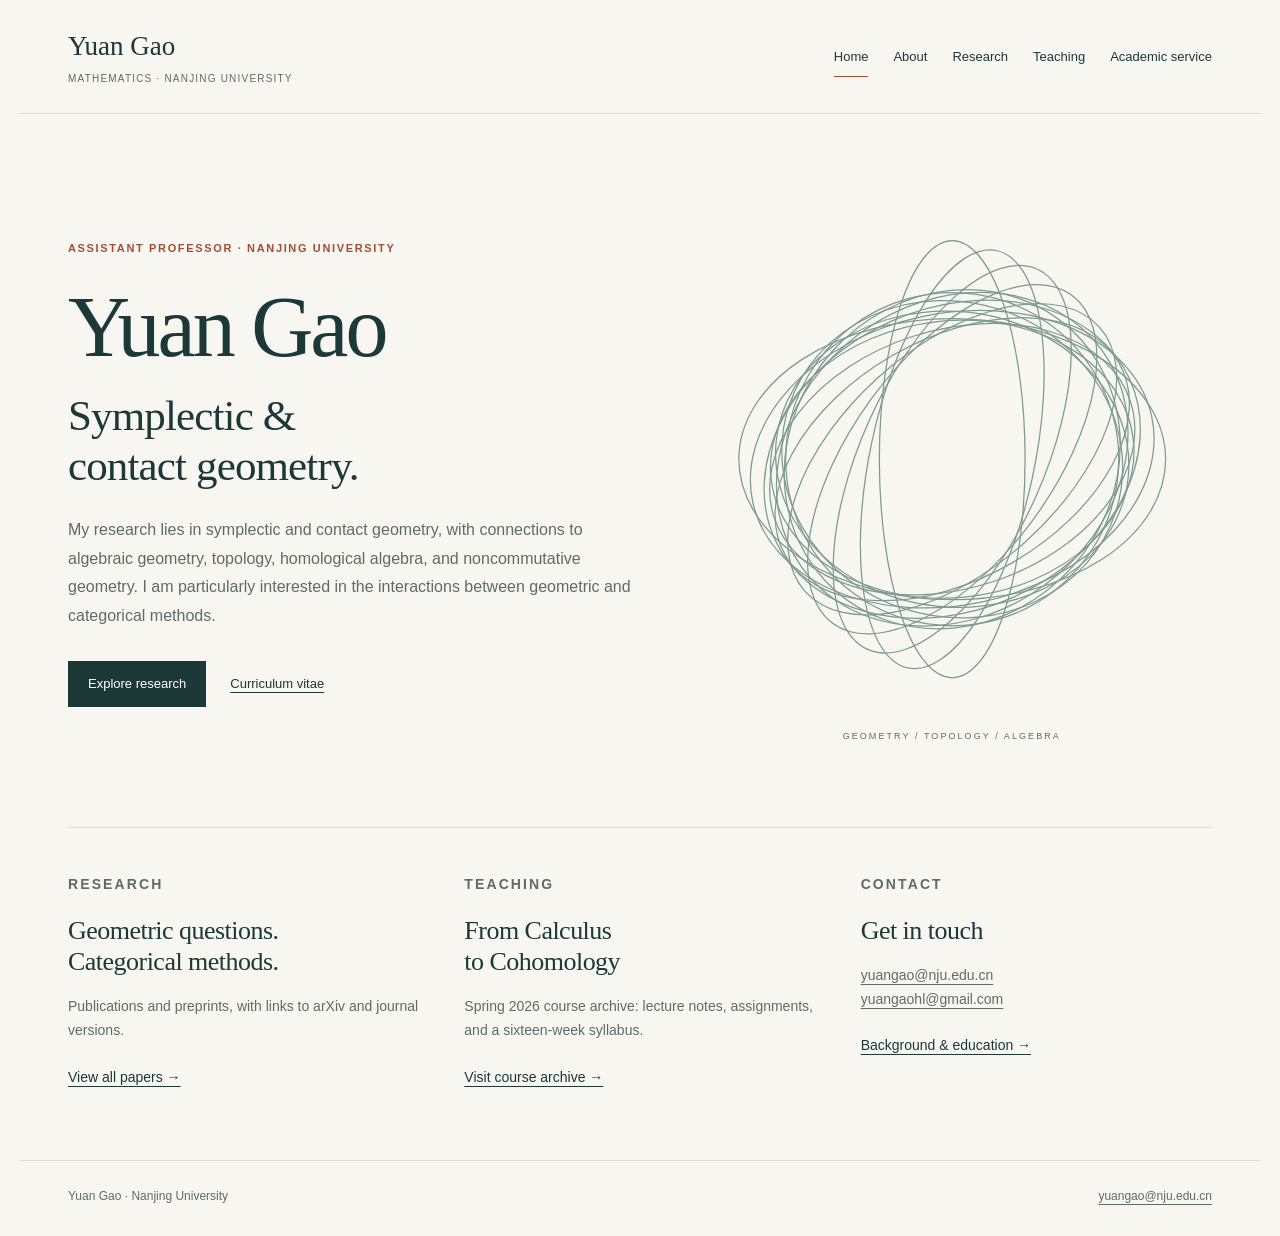
==== index.html @ d4fa30f2 "Migrate personal academic website from Google Sites" ====
<!doctype html><html lang="en"><head><meta charset="utf-8"><meta name="viewport" content="width=device-width,initial-scale=1"><title>Home · Yuan Gao</title><meta name="description" content="Yuan Gao, Assistant Professor of Mathematics at Nanjing University. Research in symplectic and contact geometry."><link rel="stylesheet" href="style.css"></head><body><a class="skip" href="#main">Skip to content</a><header><a class="brand" href="index.html">Yuan Gao<span>Mathematics · Nanjing University</span></a><nav aria-label="Main navigation"><a class="active" href="index.html">Home</a><a class="" href="about.html">About</a><a class="" href="research.html">Research</a><a class="" href="teaching.html">Teaching</a><a class="" href="service.html">Academic service</a></nav></header><main id="main"><section class="hero"><div><p class="eyebrow">Assistant Professor · Nanjing University</p><h1>Yuan Gao</h1><p class="hero-sub">Symplectic &amp;<br>contact geometry.</p><p class="lead">My research lies in symplectic and contact geometry, with connections to algebraic geometry, topology, homological algebra, and noncommutative geometry. I am particularly interested in the interactions between geometric and categorical methods.</p><div class="actions"><a class="button" href="research.html">Explore research</a><a class="text-link" href="https://drive.google.com/file/d/1gGVXynduAytxTceizjj24T68iq0RJeIV/view?usp=drivesdk">Curriculum vitae</a></div></div><div class="geometry" aria-hidden="true"><svg viewBox="0 0 500 500"><g fill="none" stroke="currentColor" stroke-width="1.2"><ellipse cx="250" cy="250" rx="70" ry="210" transform="rotate(0 250 250)"/><ellipse cx="250" cy="250" rx="79" ry="205" transform="rotate(12 250 250)"/><ellipse cx="250" cy="250" rx="88" ry="200" transform="rotate(24 250 250)"/><ellipse cx="250" cy="250" rx="97" ry="195" transform="rotate(36 250 250)"/><ellipse cx="250" cy="250" rx="106" ry="190" transform="rotate(48 250 250)"/><ellipse cx="250" cy="250" rx="115" ry="185" transform="rotate(60 250 250)"/><ellipse cx="250" cy="250" rx="124" ry="180" transform="rotate(72 250 250)"/><ellipse cx="250" cy="250" rx="133" ry="175" transform="rotate(84 250 250)"/><ellipse cx="250" cy="250" rx="142" ry="170" transform="rotate(96 250 250)"/><ellipse cx="250" cy="250" rx="151" ry="165" transform="rotate(108 250 250)"/><ellipse cx="250" cy="250" rx="160" ry="160" transform="rotate(120 250 250)"/><ellipse cx="250" cy="250" rx="169" ry="155" transform="rotate(132 250 250)"/><ellipse cx="250" cy="250" rx="178" ry="150" transform="rotate(144 250 250)"/><ellipse cx="250" cy="250" rx="187" ry="145" transform="rotate(156 250 250)"/><ellipse cx="250" cy="250" rx="196" ry="140" transform="rotate(168 250 250)"/><ellipse cx="250" cy="250" rx="205" ry="135" transform="rotate(180 250 250)"/></g></svg><span>GEOMETRY / TOPOLOGY / ALGEBRA</span></div></section><section class="home-grid"><div><p class="eyebrow">Research</p><h2>Geometric questions.<br>Categorical methods.</h2><p>Publications and preprints, with links to arXiv and journal versions.</p><a class="" href="research.html">View all papers →</a></div><div><p class="eyebrow">Teaching</p><h2>From Calculus<br>to Cohomology</h2><p>Spring 2026 course archive: lecture notes, assignments, and a sixteen-week syllabus.</p><a class="" href="course.html">Visit course archive →</a></div><div><p class="eyebrow">Contact</p><h2>Get in touch</h2><p><a class="" href="mailto:yuangao@nju.edu.cn">yuangao@nju.edu.cn</a><br><a class="" href="mailto:yuangaohl@gmail.com">yuangaohl@gmail.com</a></p><a class="" href="about.html">Background & education →</a></div></section></main><footer><span>Yuan Gao · Nanjing University</span><a href="mailto:yuangao@nju.edu.cn">yuangao@nju.edu.cn</a></footer></body></html>
---- style.css ----
:root{--ink:#1c3837;--muted:#5d6c68;--paper:#f7f6f1;--line:#d8ded5;--accent:#a24e35}*{box-sizing:border-box}body{margin:0;background:var(--paper);color:var(--ink);font-family:Arial,Helvetica,sans-serif;line-height:1.7}a{color:inherit;text-underline-offset:4px}a:hover{color:var(--accent)}a:focus-visible{outline:3px solid var(--accent);outline-offset:5px}header,main,footer{max-width:1240px;margin:auto;padding-left:48px;padding-right:48px}header{display:flex;justify-content:space-between;align-items:center;gap:32px;padding-top:30px;padding-bottom:28px;border-bottom:1px solid var(--line)}.brand{text-decoration:none;font-family:Georgia,serif;font-size:27px;line-height:1.25}.brand span{display:block;font-family:Arial,sans-serif;font-size:10px;letter-spacing:.12em;text-transform:uppercase;margin-top:9px;color:var(--muted)}nav{display:flex;gap:25px;flex-wrap:wrap}nav a{text-decoration:none;font-size:13px;padding:8px 0;border-bottom:1px solid transparent}nav a.active{border-color:var(--accent)}h1,h2,h3{font-family:Georgia,'Times New Roman',serif;font-weight:normal;line-height:1.2}h1{font-size:64px;letter-spacing:-.035em;margin:12px 0 25px}h2{font-size:30px;letter-spacing:-.02em;margin:0 0 18px}h3{font-size:23px;margin:8px 0}p{margin:0 0 20px}.eyebrow{color:var(--accent);font-size:11px;font-weight:bold;letter-spacing:.15em;text-transform:uppercase;margin-bottom:18px}.lead{font-size:18px;line-height:1.8;max-width:760px;color:var(--muted)}.hero{display:grid;grid-template-columns:1.15fr 1fr;align-items:center;gap:25px;padding:85px 0 80px}.hero h1{font-size:86px;margin-bottom:12px}.hero-sub{font-family:Georgia,serif;font-size:43px;line-height:1.16;letter-spacing:-.02em;margin-bottom:25px}.hero .lead{font-size:16px;max-width:570px}.geometry{color:#7e9990;text-align:center}.geometry svg{width:100%;height:auto;display:block}.geometry span{font-size:9px;letter-spacing:.23em;color:var(--muted)}.actions{display:flex;align-items:center;gap:24px;margin-top:30px}.button{display:inline-block;background:var(--ink);color:white;text-decoration:none;padding:12px 20px;font-size:13px}.button:hover{background:var(--accent);color:white}.text-link{font-size:13px}.home-grid{display:grid;grid-template-columns:1fr 1fr 1fr;border-top:1px solid var(--line);gap:45px;padding:45px 0 70px}.home-grid h2{font-size:26px}.home-grid p{font-size:14px;color:var(--muted)}.home-grid a{font-size:14px}.page-head{padding:65px 0 40px}.two-col{display:grid;grid-template-columns:1fr 1fr;gap:75px;margin-bottom:70px}.two-col.service{grid-template-columns:1.65fr 1fr}.timeline article{border-top:1px solid var(--line);padding:25px 0}.timeline span,.muted{color:var(--muted)}.timeline span{font-size:13px}.timeline p{margin:5px 0}.paper{display:grid;grid-template-columns:38px 1fr 65px;gap:25px;padding:30px 0;border-top:1px solid var(--line)}.paper h2{font-size:25px;margin-bottom:10px}.paper h2 a{text-decoration:none}.paper p{margin-bottom:3px;font-size:14px}.number{font-size:12px;color:var(--accent);padding-top:6px;font-variant-numeric:tabular-nums}.paper-link{font-size:12px;white-space:nowrap;align-self:start}.section{padding:40px 0;border-top:1px solid var(--line)}ul,ol{padding-left:21px}li{margin-bottom:13px}.clean-list{list-style:none;padding:0}.clean-list li{border-bottom:1px solid var(--line);padding:0 0 18px;margin-bottom:18px}.course-feature{display:block;background:#e9eee7;padding:32px;text-decoration:none;margin-bottom:45px}.course-feature h2{display:flex;justify-content:space-between}.course-feature p{margin:0}.course-nav{gap:25px;border-top:1px solid var(--line);border-bottom:1px solid var(--line);padding:12px 0;margin-bottom:35px}.notice{padding:15px 20px;background:#eceee5;font-size:14px;margin-bottom:35px}.lesson{display:grid;grid-template-columns:40px 1fr;gap:20px;border-bottom:1px solid var(--line);padding:28px 0}.lesson h2{font-size:24px;margin-bottom:12px}.lesson p{max-width:800px;margin-bottom:10px}.resource-links{display:flex;gap:24px;font-size:14px}.lesson-list{margin-bottom:60px}.reading{max-width:820px;margin-bottom:80px}.reading h2{margin-top:35px}dt{font-size:11px;text-transform:uppercase;letter-spacing:.1em;color:var(--accent);margin-top:20px}dd{margin:5px 0 0}aside h2:not(:first-child){margin-top:35px}footer{display:flex;justify-content:space-between;padding-top:25px;padding-bottom:30px;border-top:1px solid var(--line);font-size:12px;color:var(--muted)}.skip{position:absolute;top:-100px;left:12px;background:white;padding:10px;z-index:10}.skip:focus{top:10px}@media(max-width:900px){header{align-items:flex-start;flex-direction:column;gap:20px}nav{gap:22px}.hero{padding-top:55px}.hero h1{font-size:70px}.hero-sub{font-size:35px}.two-col{gap:40px}.home-grid{gap:25px}}@media(max-width:650px){header,main,footer{padding-left:23px;padding-right:23px}header{padding-top:23px;padding-bottom:18px}nav{gap:10px 20px}nav a{font-size:12px}.hero{grid-template-columns:1fr;padding:48px 0 40px}.hero h1{font-size:68px}.hero-sub{font-size:35px}.geometry{max-width:260px;margin:10px auto 0}.home-grid,.two-col,.two-col.service{grid-template-columns:1fr;gap:35px}.home-grid{padding:35px 0}.page-head{padding:45px 0 25px}h1{font-size:44px}.lead{font-size:16px}.paper{grid-template-columns:25px 1fr;gap:13px}.paper h2{font-size:23px}.paper-link{grid-column:2}.two-col{margin-bottom:40px}.course-feature{padding:24px}.course-feature h2{font-size:26px}.course-nav{gap:8px 22px}.actions{gap:20px}.lesson{gap:10px;grid-template-columns:27px 1fr}footer{gap:12px;flex-direction:column}.reading{margin-bottom:45px}}
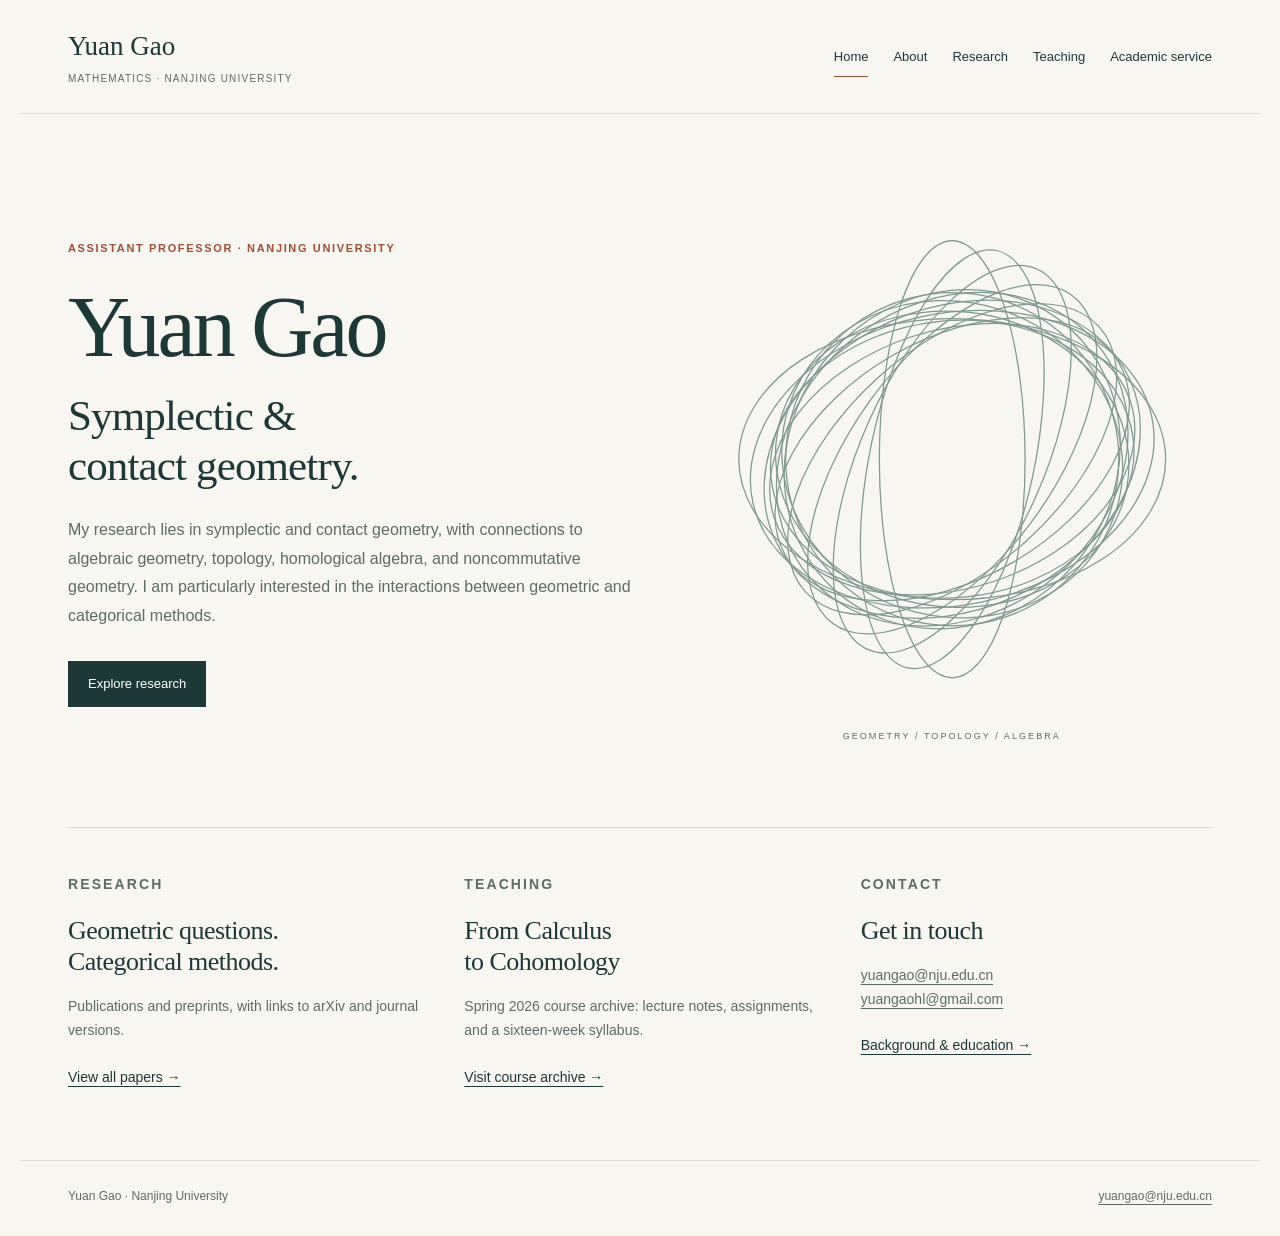
==== commit 61f4c109: "Remove unavailable CV link" ====
--- a/index.html
+++ b/index.html
@@ -1 +1 @@
-<!doctype html><html lang="en"><head><meta charset="utf-8"><meta name="viewport" content="width=device-width,initial-scale=1"><title>Home · Yuan Gao</title><meta name="description" content="Yuan Gao, Assistant Professor of Mathematics at Nanjing University. Research in symplectic and contact geometry."><link rel="stylesheet" href="style.css"></head><body><a class="skip" href="#main">Skip to content</a><header><a class="brand" href="index.html">Yuan Gao<span>Mathematics · Nanjing University</span></a><nav aria-label="Main navigation"><a class="active" href="index.html">Home</a><a class="" href="about.html">About</a><a class="" href="research.html">Research</a><a class="" href="teaching.html">Teaching</a><a class="" href="service.html">Academic service</a></nav></header><main id="main"><section class="hero"><div><p class="eyebrow">Assistant Professor · Nanjing University</p><h1>Yuan Gao</h1><p class="hero-sub">Symplectic &amp;<br>contact geometry.</p><p class="lead">My research lies in symplectic and contact geometry, with connections to algebraic geometry, topology, homological algebra, and noncommutative geometry. I am particularly interested in the interactions between geometric and categorical methods.</p><div class="actions"><a class="button" href="research.html">Explore research</a><a class="text-link" href="https://drive.google.com/file/d/1gGVXynduAytxTceizjj24T68iq0RJeIV/view?usp=drivesdk">Curriculum vitae</a></div></div><div class="geometry" aria-hidden="true"><svg viewBox="0 0 500 500"><g fill="none" stroke="currentColor" stroke-width="1.2"><ellipse cx="250" cy="250" rx="70" ry="210" transform="rotate(0 250 250)"/><ellipse cx="250" cy="250" rx="79" ry="205" transform="rotate(12 250 250)"/><ellipse cx="250" cy="250" rx="88" ry="200" transform="rotate(24 250 250)"/><ellipse cx="250" cy="250" rx="97" ry="195" transform="rotate(36 250 250)"/><ellipse cx="250" cy="250" rx="106" ry="190" transform="rotate(48 250 250)"/><ellipse cx="250" cy="250" rx="115" ry="185" transform="rotate(60 250 250)"/><ellipse cx="250" cy="250" rx="124" ry="180" transform="rotate(72 250 250)"/><ellipse cx="250" cy="250" rx="133" ry="175" transform="rotate(84 250 250)"/><ellipse cx="250" cy="250" rx="142" ry="170" transform="rotate(96 250 250)"/><ellipse cx="250" cy="250" rx="151" ry="165" transform="rotate(108 250 250)"/><ellipse cx="250" cy="250" rx="160" ry="160" transform="rotate(120 250 250)"/><ellipse cx="250" cy="250" rx="169" ry="155" transform="rotate(132 250 250)"/><ellipse cx="250" cy="250" rx="178" ry="150" transform="rotate(144 250 250)"/><ellipse cx="250" cy="250" rx="187" ry="145" transform="rotate(156 250 250)"/><ellipse cx="250" cy="250" rx="196" ry="140" transform="rotate(168 250 250)"/><ellipse cx="250" cy="250" rx="205" ry="135" transform="rotate(180 250 250)"/></g></svg><span>GEOMETRY / TOPOLOGY / ALGEBRA</span></div></section><section class="home-grid"><div><p class="eyebrow">Research</p><h2>Geometric questions.<br>Categorical methods.</h2><p>Publications and preprints, with links to arXiv and journal versions.</p><a class="" href="research.html">View all papers →</a></div><div><p class="eyebrow">Teaching</p><h2>From Calculus<br>to Cohomology</h2><p>Spring 2026 course archive: lecture notes, assignments, and a sixteen-week syllabus.</p><a class="" href="course.html">Visit course archive →</a></div><div><p class="eyebrow">Contact</p><h2>Get in touch</h2><p><a class="" href="mailto:yuangao@nju.edu.cn">yuangao@nju.edu.cn</a><br><a class="" href="mailto:yuangaohl@gmail.com">yuangaohl@gmail.com</a></p><a class="" href="about.html">Background & education →</a></div></section></main><footer><span>Yuan Gao · Nanjing University</span><a href="mailto:yuangao@nju.edu.cn">yuangao@nju.edu.cn</a></footer></body></html>+<!doctype html><html lang="en"><head><meta charset="utf-8"><meta name="viewport" content="width=device-width,initial-scale=1"><title>Home · Yuan Gao</title><meta name="description" content="Yuan Gao, Assistant Professor of Mathematics at Nanjing University. Research in symplectic and contact geometry."><link rel="stylesheet" href="style.css"></head><body><a class="skip" href="#main">Skip to content</a><header><a class="brand" href="index.html">Yuan Gao<span>Mathematics · Nanjing University</span></a><nav aria-label="Main navigation"><a class="active" href="index.html">Home</a><a class="" href="about.html">About</a><a class="" href="research.html">Research</a><a class="" href="teaching.html">Teaching</a><a class="" href="service.html">Academic service</a></nav></header><main id="main"><section class="hero"><div><p class="eyebrow">Assistant Professor · Nanjing University</p><h1>Yuan Gao</h1><p class="hero-sub">Symplectic &amp;<br>contact geometry.</p><p class="lead">My research lies in symplectic and contact geometry, with connections to algebraic geometry, topology, homological algebra, and noncommutative geometry. I am particularly interested in the interactions between geometric and categorical methods.</p><div class="actions"><a class="button" href="research.html">Explore research</a></div></div><div class="geometry" aria-hidden="true"><svg viewBox="0 0 500 500"><g fill="none" stroke="currentColor" stroke-width="1.2"><ellipse cx="250" cy="250" rx="70" ry="210" transform="rotate(0 250 250)"/><ellipse cx="250" cy="250" rx="79" ry="205" transform="rotate(12 250 250)"/><ellipse cx="250" cy="250" rx="88" ry="200" transform="rotate(24 250 250)"/><ellipse cx="250" cy="250" rx="97" ry="195" transform="rotate(36 250 250)"/><ellipse cx="250" cy="250" rx="106" ry="190" transform="rotate(48 250 250)"/><ellipse cx="250" cy="250" rx="115" ry="185" transform="rotate(60 250 250)"/><ellipse cx="250" cy="250" rx="124" ry="180" transform="rotate(72 250 250)"/><ellipse cx="250" cy="250" rx="133" ry="175" transform="rotate(84 250 250)"/><ellipse cx="250" cy="250" rx="142" ry="170" transform="rotate(96 250 250)"/><ellipse cx="250" cy="250" rx="151" ry="165" transform="rotate(108 250 250)"/><ellipse cx="250" cy="250" rx="160" ry="160" transform="rotate(120 250 250)"/><ellipse cx="250" cy="250" rx="169" ry="155" transform="rotate(132 250 250)"/><ellipse cx="250" cy="250" rx="178" ry="150" transform="rotate(144 250 250)"/><ellipse cx="250" cy="250" rx="187" ry="145" transform="rotate(156 250 250)"/><ellipse cx="250" cy="250" rx="196" ry="140" transform="rotate(168 250 250)"/><ellipse cx="250" cy="250" rx="205" ry="135" transform="rotate(180 250 250)"/></g></svg><span>GEOMETRY / TOPOLOGY / ALGEBRA</span></div></section><section class="home-grid"><div><p class="eyebrow">Research</p><h2>Geometric questions.<br>Categorical methods.</h2><p>Publications and preprints, with links to arXiv and journal versions.</p><a class="" href="research.html">View all papers →</a></div><div><p class="eyebrow">Teaching</p><h2>From Calculus<br>to Cohomology</h2><p>Spring 2026 course archive: lecture notes, assignments, and a sixteen-week syllabus.</p><a class="" href="course.html">Visit course archive →</a></div><div><p class="eyebrow">Contact</p><h2>Get in touch</h2><p><a class="" href="mailto:yuangao@nju.edu.cn">yuangao@nju.edu.cn</a><br><a class="" href="mailto:yuangaohl@gmail.com">yuangaohl@gmail.com</a></p><a class="" href="about.html">Background & education →</a></div></section></main><footer><span>Yuan Gao · Nanjing University</span><a href="mailto:yuangao@nju.edu.cn">yuangao@nju.edu.cn</a></footer></body></html>
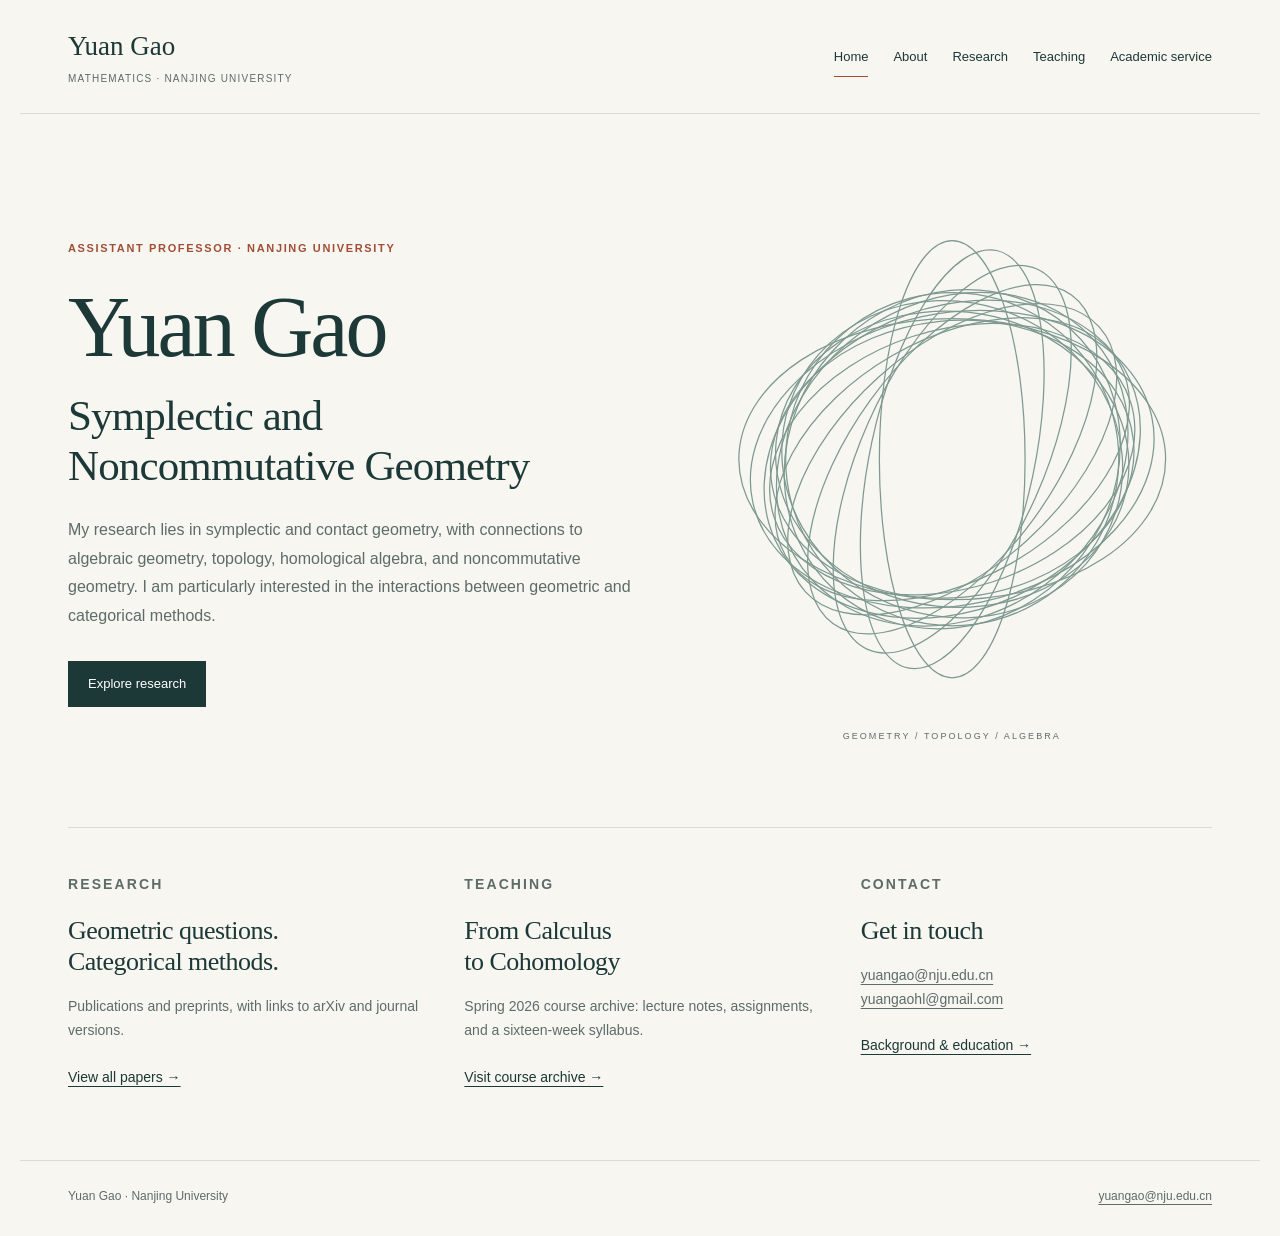
==== commit 91ff2ee3: "Update research area heading" ====
--- a/index.html
+++ b/index.html
@@ -1 +1 @@
-<!doctype html><html lang="en"><head><meta charset="utf-8"><meta name="viewport" content="width=device-width,initial-scale=1"><title>Home · Yuan Gao</title><meta name="description" content="Yuan Gao, Assistant Professor of Mathematics at Nanjing University. Research in symplectic and contact geometry."><link rel="stylesheet" href="style.css"></head><body><a class="skip" href="#main">Skip to content</a><header><a class="brand" href="index.html">Yuan Gao<span>Mathematics · Nanjing University</span></a><nav aria-label="Main navigation"><a class="active" href="index.html">Home</a><a class="" href="about.html">About</a><a class="" href="research.html">Research</a><a class="" href="teaching.html">Teaching</a><a class="" href="service.html">Academic service</a></nav></header><main id="main"><section class="hero"><div><p class="eyebrow">Assistant Professor · Nanjing University</p><h1>Yuan Gao</h1><p class="hero-sub">Symplectic &amp;<br>contact geometry.</p><p class="lead">My research lies in symplectic and contact geometry, with connections to algebraic geometry, topology, homological algebra, and noncommutative geometry. I am particularly interested in the interactions between geometric and categorical methods.</p><div class="actions"><a class="button" href="research.html">Explore research</a></div></div><div class="geometry" aria-hidden="true"><svg viewBox="0 0 500 500"><g fill="none" stroke="currentColor" stroke-width="1.2"><ellipse cx="250" cy="250" rx="70" ry="210" transform="rotate(0 250 250)"/><ellipse cx="250" cy="250" rx="79" ry="205" transform="rotate(12 250 250)"/><ellipse cx="250" cy="250" rx="88" ry="200" transform="rotate(24 250 250)"/><ellipse cx="250" cy="250" rx="97" ry="195" transform="rotate(36 250 250)"/><ellipse cx="250" cy="250" rx="106" ry="190" transform="rotate(48 250 250)"/><ellipse cx="250" cy="250" rx="115" ry="185" transform="rotate(60 250 250)"/><ellipse cx="250" cy="250" rx="124" ry="180" transform="rotate(72 250 250)"/><ellipse cx="250" cy="250" rx="133" ry="175" transform="rotate(84 250 250)"/><ellipse cx="250" cy="250" rx="142" ry="170" transform="rotate(96 250 250)"/><ellipse cx="250" cy="250" rx="151" ry="165" transform="rotate(108 250 250)"/><ellipse cx="250" cy="250" rx="160" ry="160" transform="rotate(120 250 250)"/><ellipse cx="250" cy="250" rx="169" ry="155" transform="rotate(132 250 250)"/><ellipse cx="250" cy="250" rx="178" ry="150" transform="rotate(144 250 250)"/><ellipse cx="250" cy="250" rx="187" ry="145" transform="rotate(156 250 250)"/><ellipse cx="250" cy="250" rx="196" ry="140" transform="rotate(168 250 250)"/><ellipse cx="250" cy="250" rx="205" ry="135" transform="rotate(180 250 250)"/></g></svg><span>GEOMETRY / TOPOLOGY / ALGEBRA</span></div></section><section class="home-grid"><div><p class="eyebrow">Research</p><h2>Geometric questions.<br>Categorical methods.</h2><p>Publications and preprints, with links to arXiv and journal versions.</p><a class="" href="research.html">View all papers →</a></div><div><p class="eyebrow">Teaching</p><h2>From Calculus<br>to Cohomology</h2><p>Spring 2026 course archive: lecture notes, assignments, and a sixteen-week syllabus.</p><a class="" href="course.html">Visit course archive →</a></div><div><p class="eyebrow">Contact</p><h2>Get in touch</h2><p><a class="" href="mailto:yuangao@nju.edu.cn">yuangao@nju.edu.cn</a><br><a class="" href="mailto:yuangaohl@gmail.com">yuangaohl@gmail.com</a></p><a class="" href="about.html">Background & education →</a></div></section></main><footer><span>Yuan Gao · Nanjing University</span><a href="mailto:yuangao@nju.edu.cn">yuangao@nju.edu.cn</a></footer></body></html>+<!doctype html><html lang="en"><head><meta charset="utf-8"><meta name="viewport" content="width=device-width,initial-scale=1"><title>Home · Yuan Gao</title><meta name="description" content="Yuan Gao, Assistant Professor of Mathematics at Nanjing University. Research in symplectic and contact geometry."><link rel="stylesheet" href="style.css"></head><body><a class="skip" href="#main">Skip to content</a><header><a class="brand" href="index.html">Yuan Gao<span>Mathematics · Nanjing University</span></a><nav aria-label="Main navigation"><a class="active" href="index.html">Home</a><a class="" href="about.html">About</a><a class="" href="research.html">Research</a><a class="" href="teaching.html">Teaching</a><a class="" href="service.html">Academic service</a></nav></header><main id="main"><section class="hero"><div><p class="eyebrow">Assistant Professor · Nanjing University</p><h1>Yuan Gao</h1><p class="hero-sub">Symplectic and<br>Noncommutative Geometry</p><p class="lead">My research lies in symplectic and contact geometry, with connections to algebraic geometry, topology, homological algebra, and noncommutative geometry. I am particularly interested in the interactions between geometric and categorical methods.</p><div class="actions"><a class="button" href="research.html">Explore research</a></div></div><div class="geometry" aria-hidden="true"><svg viewBox="0 0 500 500"><g fill="none" stroke="currentColor" stroke-width="1.2"><ellipse cx="250" cy="250" rx="70" ry="210" transform="rotate(0 250 250)"/><ellipse cx="250" cy="250" rx="79" ry="205" transform="rotate(12 250 250)"/><ellipse cx="250" cy="250" rx="88" ry="200" transform="rotate(24 250 250)"/><ellipse cx="250" cy="250" rx="97" ry="195" transform="rotate(36 250 250)"/><ellipse cx="250" cy="250" rx="106" ry="190" transform="rotate(48 250 250)"/><ellipse cx="250" cy="250" rx="115" ry="185" transform="rotate(60 250 250)"/><ellipse cx="250" cy="250" rx="124" ry="180" transform="rotate(72 250 250)"/><ellipse cx="250" cy="250" rx="133" ry="175" transform="rotate(84 250 250)"/><ellipse cx="250" cy="250" rx="142" ry="170" transform="rotate(96 250 250)"/><ellipse cx="250" cy="250" rx="151" ry="165" transform="rotate(108 250 250)"/><ellipse cx="250" cy="250" rx="160" ry="160" transform="rotate(120 250 250)"/><ellipse cx="250" cy="250" rx="169" ry="155" transform="rotate(132 250 250)"/><ellipse cx="250" cy="250" rx="178" ry="150" transform="rotate(144 250 250)"/><ellipse cx="250" cy="250" rx="187" ry="145" transform="rotate(156 250 250)"/><ellipse cx="250" cy="250" rx="196" ry="140" transform="rotate(168 250 250)"/><ellipse cx="250" cy="250" rx="205" ry="135" transform="rotate(180 250 250)"/></g></svg><span>GEOMETRY / TOPOLOGY / ALGEBRA</span></div></section><section class="home-grid"><div><p class="eyebrow">Research</p><h2>Geometric questions.<br>Categorical methods.</h2><p>Publications and preprints, with links to arXiv and journal versions.</p><a class="" href="research.html">View all papers →</a></div><div><p class="eyebrow">Teaching</p><h2>From Calculus<br>to Cohomology</h2><p>Spring 2026 course archive: lecture notes, assignments, and a sixteen-week syllabus.</p><a class="" href="course.html">Visit course archive →</a></div><div><p class="eyebrow">Contact</p><h2>Get in touch</h2><p><a class="" href="mailto:yuangao@nju.edu.cn">yuangao@nju.edu.cn</a><br><a class="" href="mailto:yuangaohl@gmail.com">yuangaohl@gmail.com</a></p><a class="" href="about.html">Background & education →</a></div></section></main><footer><span>Yuan Gao · Nanjing University</span><a href="mailto:yuangao@nju.edu.cn">yuangao@nju.edu.cn</a></footer></body></html>
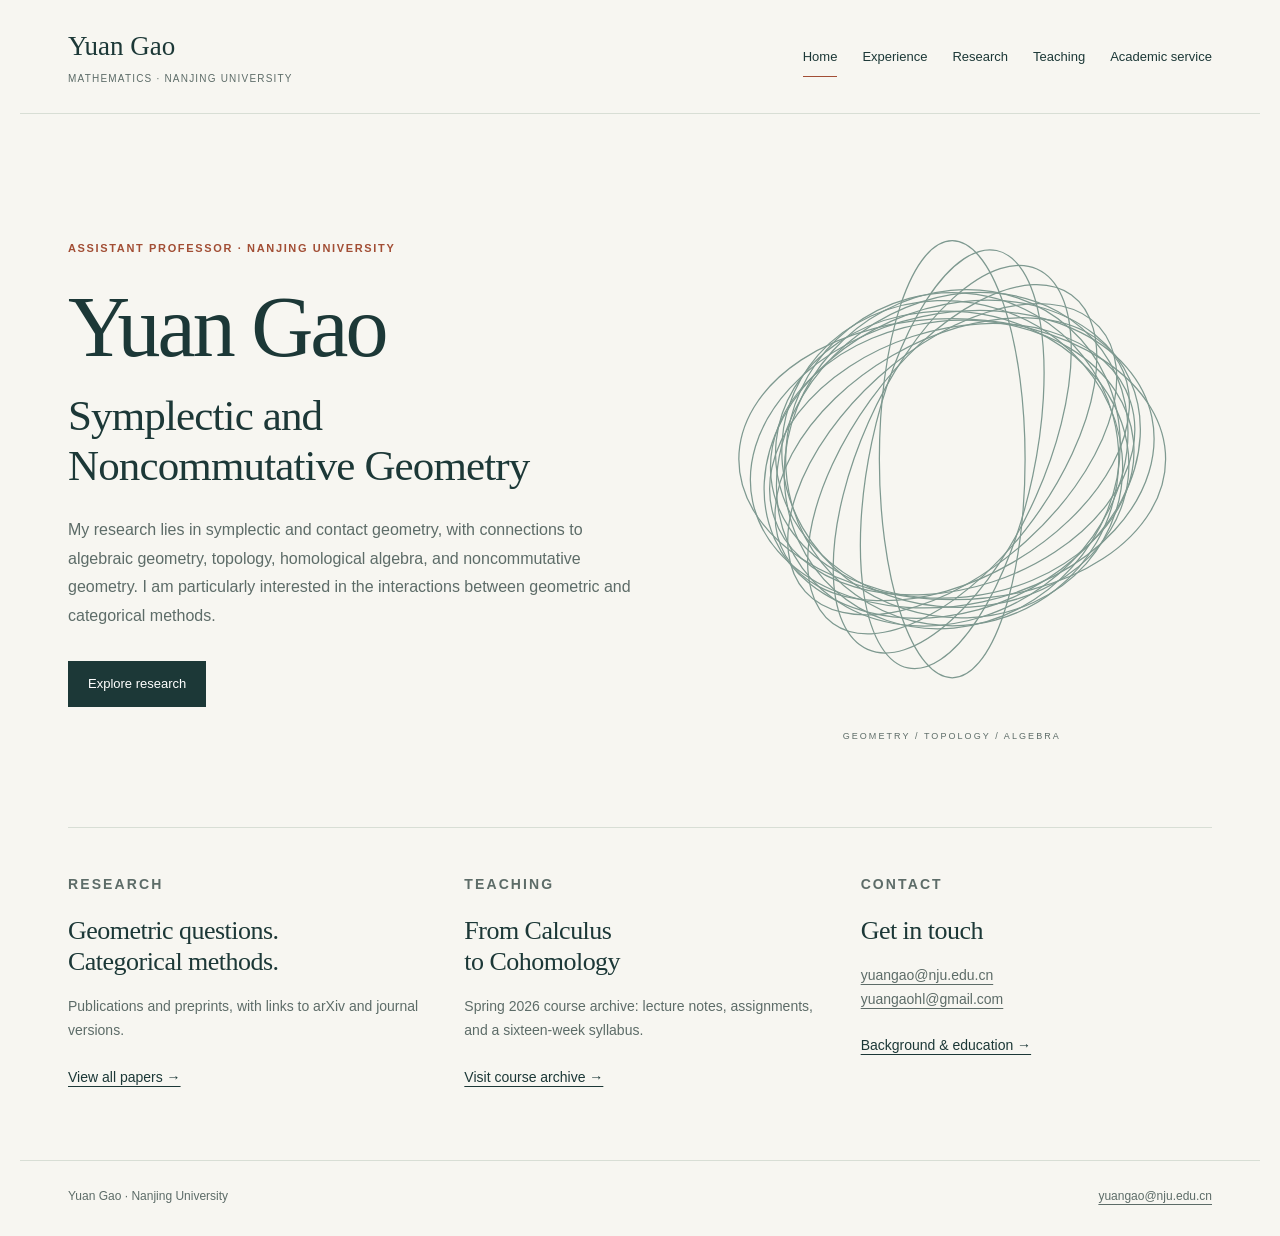
==== commit 198c8361: "Rename About section to Experience throughout the website" ====
--- a/index.html
+++ b/index.html
@@ -1 +1 @@
-<!doctype html><html lang="en"><head><meta charset="utf-8"><meta name="viewport" content="width=device-width,initial-scale=1"><title>Home · Yuan Gao</title><meta name="description" content="Yuan Gao, Assistant Professor of Mathematics at Nanjing University. Research in symplectic and contact geometry."><link rel="stylesheet" href="style.css"></head><body><a class="skip" href="#main">Skip to content</a><header><a class="brand" href="index.html">Yuan Gao<span>Mathematics · Nanjing University</span></a><nav aria-label="Main navigation"><a class="active" href="index.html">Home</a><a class="" href="about.html">About</a><a class="" href="research.html">Research</a><a class="" href="teaching.html">Teaching</a><a class="" href="service.html">Academic service</a></nav></header><main id="main"><section class="hero"><div><p class="eyebrow">Assistant Professor · Nanjing University</p><h1>Yuan Gao</h1><p class="hero-sub">Symplectic and<br>Noncommutative Geometry</p><p class="lead">My research lies in symplectic and contact geometry, with connections to algebraic geometry, topology, homological algebra, and noncommutative geometry. I am particularly interested in the interactions between geometric and categorical methods.</p><div class="actions"><a class="button" href="research.html">Explore research</a></div></div><div class="geometry" aria-hidden="true"><svg viewBox="0 0 500 500"><g fill="none" stroke="currentColor" stroke-width="1.2"><ellipse cx="250" cy="250" rx="70" ry="210" transform="rotate(0 250 250)"/><ellipse cx="250" cy="250" rx="79" ry="205" transform="rotate(12 250 250)"/><ellipse cx="250" cy="250" rx="88" ry="200" transform="rotate(24 250 250)"/><ellipse cx="250" cy="250" rx="97" ry="195" transform="rotate(36 250 250)"/><ellipse cx="250" cy="250" rx="106" ry="190" transform="rotate(48 250 250)"/><ellipse cx="250" cy="250" rx="115" ry="185" transform="rotate(60 250 250)"/><ellipse cx="250" cy="250" rx="124" ry="180" transform="rotate(72 250 250)"/><ellipse cx="250" cy="250" rx="133" ry="175" transform="rotate(84 250 250)"/><ellipse cx="250" cy="250" rx="142" ry="170" transform="rotate(96 250 250)"/><ellipse cx="250" cy="250" rx="151" ry="165" transform="rotate(108 250 250)"/><ellipse cx="250" cy="250" rx="160" ry="160" transform="rotate(120 250 250)"/><ellipse cx="250" cy="250" rx="169" ry="155" transform="rotate(132 250 250)"/><ellipse cx="250" cy="250" rx="178" ry="150" transform="rotate(144 250 250)"/><ellipse cx="250" cy="250" rx="187" ry="145" transform="rotate(156 250 250)"/><ellipse cx="250" cy="250" rx="196" ry="140" transform="rotate(168 250 250)"/><ellipse cx="250" cy="250" rx="205" ry="135" transform="rotate(180 250 250)"/></g></svg><span>GEOMETRY / TOPOLOGY / ALGEBRA</span></div></section><section class="home-grid"><div><p class="eyebrow">Research</p><h2>Geometric questions.<br>Categorical methods.</h2><p>Publications and preprints, with links to arXiv and journal versions.</p><a class="" href="research.html">View all papers →</a></div><div><p class="eyebrow">Teaching</p><h2>From Calculus<br>to Cohomology</h2><p>Spring 2026 course archive: lecture notes, assignments, and a sixteen-week syllabus.</p><a class="" href="course.html">Visit course archive →</a></div><div><p class="eyebrow">Contact</p><h2>Get in touch</h2><p><a class="" href="mailto:yuangao@nju.edu.cn">yuangao@nju.edu.cn</a><br><a class="" href="mailto:yuangaohl@gmail.com">yuangaohl@gmail.com</a></p><a class="" href="about.html">Background & education →</a></div></section></main><footer><span>Yuan Gao · Nanjing University</span><a href="mailto:yuangao@nju.edu.cn">yuangao@nju.edu.cn</a></footer></body></html>+<!doctype html><html lang="en"><head><meta charset="utf-8"><meta name="viewport" content="width=device-width,initial-scale=1"><title>Home · Yuan Gao</title><meta name="description" content="Yuan Gao, Assistant Professor of Mathematics at Nanjing University. Research in symplectic and contact geometry."><link rel="stylesheet" href="style.css"></head><body><a class="skip" href="#main">Skip to content</a><header><a class="brand" href="index.html">Yuan Gao<span>Mathematics · Nanjing University</span></a><nav aria-label="Main navigation"><a class="active" href="index.html">Home</a><a class="" href="about.html">Experience</a><a class="" href="research.html">Research</a><a class="" href="teaching.html">Teaching</a><a class="" href="service.html">Academic service</a></nav></header><main id="main"><section class="hero"><div><p class="eyebrow">Assistant Professor · Nanjing University</p><h1>Yuan Gao</h1><p class="hero-sub">Symplectic and<br>Noncommutative Geometry</p><p class="lead">My research lies in symplectic and contact geometry, with connections to algebraic geometry, topology, homological algebra, and noncommutative geometry. I am particularly interested in the interactions between geometric and categorical methods.</p><div class="actions"><a class="button" href="research.html">Explore research</a></div></div><div class="geometry" aria-hidden="true"><svg viewBox="0 0 500 500"><g fill="none" stroke="currentColor" stroke-width="1.2"><ellipse cx="250" cy="250" rx="70" ry="210" transform="rotate(0 250 250)"/><ellipse cx="250" cy="250" rx="79" ry="205" transform="rotate(12 250 250)"/><ellipse cx="250" cy="250" rx="88" ry="200" transform="rotate(24 250 250)"/><ellipse cx="250" cy="250" rx="97" ry="195" transform="rotate(36 250 250)"/><ellipse cx="250" cy="250" rx="106" ry="190" transform="rotate(48 250 250)"/><ellipse cx="250" cy="250" rx="115" ry="185" transform="rotate(60 250 250)"/><ellipse cx="250" cy="250" rx="124" ry="180" transform="rotate(72 250 250)"/><ellipse cx="250" cy="250" rx="133" ry="175" transform="rotate(84 250 250)"/><ellipse cx="250" cy="250" rx="142" ry="170" transform="rotate(96 250 250)"/><ellipse cx="250" cy="250" rx="151" ry="165" transform="rotate(108 250 250)"/><ellipse cx="250" cy="250" rx="160" ry="160" transform="rotate(120 250 250)"/><ellipse cx="250" cy="250" rx="169" ry="155" transform="rotate(132 250 250)"/><ellipse cx="250" cy="250" rx="178" ry="150" transform="rotate(144 250 250)"/><ellipse cx="250" cy="250" rx="187" ry="145" transform="rotate(156 250 250)"/><ellipse cx="250" cy="250" rx="196" ry="140" transform="rotate(168 250 250)"/><ellipse cx="250" cy="250" rx="205" ry="135" transform="rotate(180 250 250)"/></g></svg><span>GEOMETRY / TOPOLOGY / ALGEBRA</span></div></section><section class="home-grid"><div><p class="eyebrow">Research</p><h2>Geometric questions.<br>Categorical methods.</h2><p>Publications and preprints, with links to arXiv and journal versions.</p><a class="" href="research.html">View all papers →</a></div><div><p class="eyebrow">Teaching</p><h2>From Calculus<br>to Cohomology</h2><p>Spring 2026 course archive: lecture notes, assignments, and a sixteen-week syllabus.</p><a class="" href="course.html">Visit course archive →</a></div><div><p class="eyebrow">Contact</p><h2>Get in touch</h2><p><a class="" href="mailto:yuangao@nju.edu.cn">yuangao@nju.edu.cn</a><br><a class="" href="mailto:yuangaohl@gmail.com">yuangaohl@gmail.com</a></p><a class="" href="about.html">Background & education →</a></div></section></main><footer><span>Yuan Gao · Nanjing University</span><a href="mailto:yuangao@nju.edu.cn">yuangao@nju.edu.cn</a></footer></body></html>
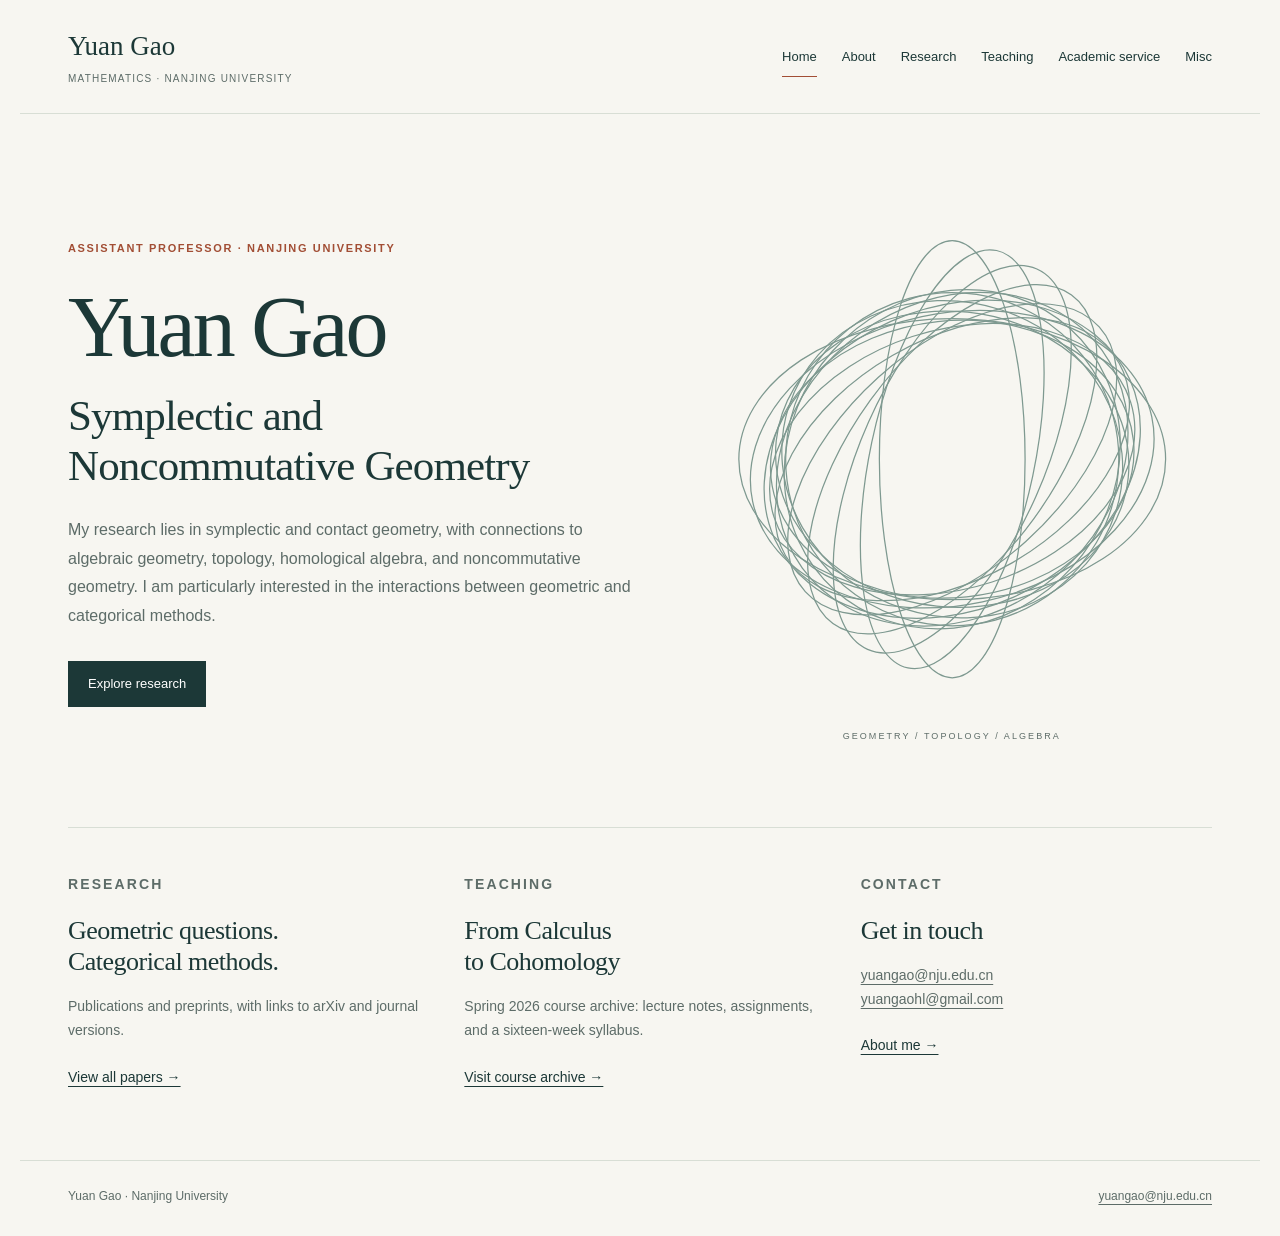
==== commit d1af9331: "Replace Experience with About and add a Music & Creation section" ====
--- a/index.html
+++ b/index.html
@@ -1 +1 @@
-<!doctype html><html lang="en"><head><meta charset="utf-8"><meta name="viewport" content="width=device-width,initial-scale=1"><title>Home · Yuan Gao</title><meta name="description" content="Yuan Gao, Assistant Professor of Mathematics at Nanjing University. Research in symplectic and contact geometry."><link rel="stylesheet" href="style.css"></head><body><a class="skip" href="#main">Skip to content</a><header><a class="brand" href="index.html">Yuan Gao<span>Mathematics · Nanjing University</span></a><nav aria-label="Main navigation"><a class="active" href="index.html">Home</a><a class="" href="about.html">Experience</a><a class="" href="research.html">Research</a><a class="" href="teaching.html">Teaching</a><a class="" href="service.html">Academic service</a></nav></header><main id="main"><section class="hero"><div><p class="eyebrow">Assistant Professor · Nanjing University</p><h1>Yuan Gao</h1><p class="hero-sub">Symplectic and<br>Noncommutative Geometry</p><p class="lead">My research lies in symplectic and contact geometry, with connections to algebraic geometry, topology, homological algebra, and noncommutative geometry. I am particularly interested in the interactions between geometric and categorical methods.</p><div class="actions"><a class="button" href="research.html">Explore research</a></div></div><div class="geometry" aria-hidden="true"><svg viewBox="0 0 500 500"><g fill="none" stroke="currentColor" stroke-width="1.2"><ellipse cx="250" cy="250" rx="70" ry="210" transform="rotate(0 250 250)"/><ellipse cx="250" cy="250" rx="79" ry="205" transform="rotate(12 250 250)"/><ellipse cx="250" cy="250" rx="88" ry="200" transform="rotate(24 250 250)"/><ellipse cx="250" cy="250" rx="97" ry="195" transform="rotate(36 250 250)"/><ellipse cx="250" cy="250" rx="106" ry="190" transform="rotate(48 250 250)"/><ellipse cx="250" cy="250" rx="115" ry="185" transform="rotate(60 250 250)"/><ellipse cx="250" cy="250" rx="124" ry="180" transform="rotate(72 250 250)"/><ellipse cx="250" cy="250" rx="133" ry="175" transform="rotate(84 250 250)"/><ellipse cx="250" cy="250" rx="142" ry="170" transform="rotate(96 250 250)"/><ellipse cx="250" cy="250" rx="151" ry="165" transform="rotate(108 250 250)"/><ellipse cx="250" cy="250" rx="160" ry="160" transform="rotate(120 250 250)"/><ellipse cx="250" cy="250" rx="169" ry="155" transform="rotate(132 250 250)"/><ellipse cx="250" cy="250" rx="178" ry="150" transform="rotate(144 250 250)"/><ellipse cx="250" cy="250" rx="187" ry="145" transform="rotate(156 250 250)"/><ellipse cx="250" cy="250" rx="196" ry="140" transform="rotate(168 250 250)"/><ellipse cx="250" cy="250" rx="205" ry="135" transform="rotate(180 250 250)"/></g></svg><span>GEOMETRY / TOPOLOGY / ALGEBRA</span></div></section><section class="home-grid"><div><p class="eyebrow">Research</p><h2>Geometric questions.<br>Categorical methods.</h2><p>Publications and preprints, with links to arXiv and journal versions.</p><a class="" href="research.html">View all papers →</a></div><div><p class="eyebrow">Teaching</p><h2>From Calculus<br>to Cohomology</h2><p>Spring 2026 course archive: lecture notes, assignments, and a sixteen-week syllabus.</p><a class="" href="course.html">Visit course archive →</a></div><div><p class="eyebrow">Contact</p><h2>Get in touch</h2><p><a class="" href="mailto:yuangao@nju.edu.cn">yuangao@nju.edu.cn</a><br><a class="" href="mailto:yuangaohl@gmail.com">yuangaohl@gmail.com</a></p><a class="" href="about.html">Background & education →</a></div></section></main><footer><span>Yuan Gao · Nanjing University</span><a href="mailto:yuangao@nju.edu.cn">yuangao@nju.edu.cn</a></footer></body></html>+<!doctype html><html lang="en"><head><meta charset="utf-8"><meta name="viewport" content="width=device-width,initial-scale=1"><title>Home · Yuan Gao</title><meta name="description" content="Yuan Gao, Assistant Professor of Mathematics at Nanjing University. Research in symplectic and contact geometry."><link rel="stylesheet" href="style.css"></head><body><a class="skip" href="#main">Skip to content</a><header><a class="brand" href="index.html">Yuan Gao<span>Mathematics · Nanjing University</span></a><nav aria-label="Main navigation"><a class="active" href="index.html">Home</a><a class="" href="about.html">About</a><a class="" href="research.html">Research</a><a class="" href="teaching.html">Teaching</a><a class="" href="service.html">Academic service</a><a class="" href="misc.html">Misc</a></nav></header><main id="main"><section class="hero"><div><p class="eyebrow">Assistant Professor · Nanjing University</p><h1>Yuan Gao</h1><p class="hero-sub">Symplectic and<br>Noncommutative Geometry</p><p class="lead">My research lies in symplectic and contact geometry, with connections to algebraic geometry, topology, homological algebra, and noncommutative geometry. I am particularly interested in the interactions between geometric and categorical methods.</p><div class="actions"><a class="button" href="research.html">Explore research</a></div></div><div class="geometry" aria-hidden="true"><svg viewBox="0 0 500 500"><g fill="none" stroke="currentColor" stroke-width="1.2"><ellipse cx="250" cy="250" rx="70" ry="210" transform="rotate(0 250 250)"/><ellipse cx="250" cy="250" rx="79" ry="205" transform="rotate(12 250 250)"/><ellipse cx="250" cy="250" rx="88" ry="200" transform="rotate(24 250 250)"/><ellipse cx="250" cy="250" rx="97" ry="195" transform="rotate(36 250 250)"/><ellipse cx="250" cy="250" rx="106" ry="190" transform="rotate(48 250 250)"/><ellipse cx="250" cy="250" rx="115" ry="185" transform="rotate(60 250 250)"/><ellipse cx="250" cy="250" rx="124" ry="180" transform="rotate(72 250 250)"/><ellipse cx="250" cy="250" rx="133" ry="175" transform="rotate(84 250 250)"/><ellipse cx="250" cy="250" rx="142" ry="170" transform="rotate(96 250 250)"/><ellipse cx="250" cy="250" rx="151" ry="165" transform="rotate(108 250 250)"/><ellipse cx="250" cy="250" rx="160" ry="160" transform="rotate(120 250 250)"/><ellipse cx="250" cy="250" rx="169" ry="155" transform="rotate(132 250 250)"/><ellipse cx="250" cy="250" rx="178" ry="150" transform="rotate(144 250 250)"/><ellipse cx="250" cy="250" rx="187" ry="145" transform="rotate(156 250 250)"/><ellipse cx="250" cy="250" rx="196" ry="140" transform="rotate(168 250 250)"/><ellipse cx="250" cy="250" rx="205" ry="135" transform="rotate(180 250 250)"/></g></svg><span>GEOMETRY / TOPOLOGY / ALGEBRA</span></div></section><section class="home-grid"><div><p class="eyebrow">Research</p><h2>Geometric questions.<br>Categorical methods.</h2><p>Publications and preprints, with links to arXiv and journal versions.</p><a class="" href="research.html">View all papers →</a></div><div><p class="eyebrow">Teaching</p><h2>From Calculus<br>to Cohomology</h2><p>Spring 2026 course archive: lecture notes, assignments, and a sixteen-week syllabus.</p><a class="" href="course.html">Visit course archive →</a></div><div><p class="eyebrow">Contact</p><h2>Get in touch</h2><p><a class="" href="mailto:yuangao@nju.edu.cn">yuangao@nju.edu.cn</a><br><a class="" href="mailto:yuangaohl@gmail.com">yuangaohl@gmail.com</a></p><a class="" href="about.html">About me →</a></div></section></main><footer><span>Yuan Gao · Nanjing University</span><a href="mailto:yuangao@nju.edu.cn">yuangao@nju.edu.cn</a></footer></body></html>
